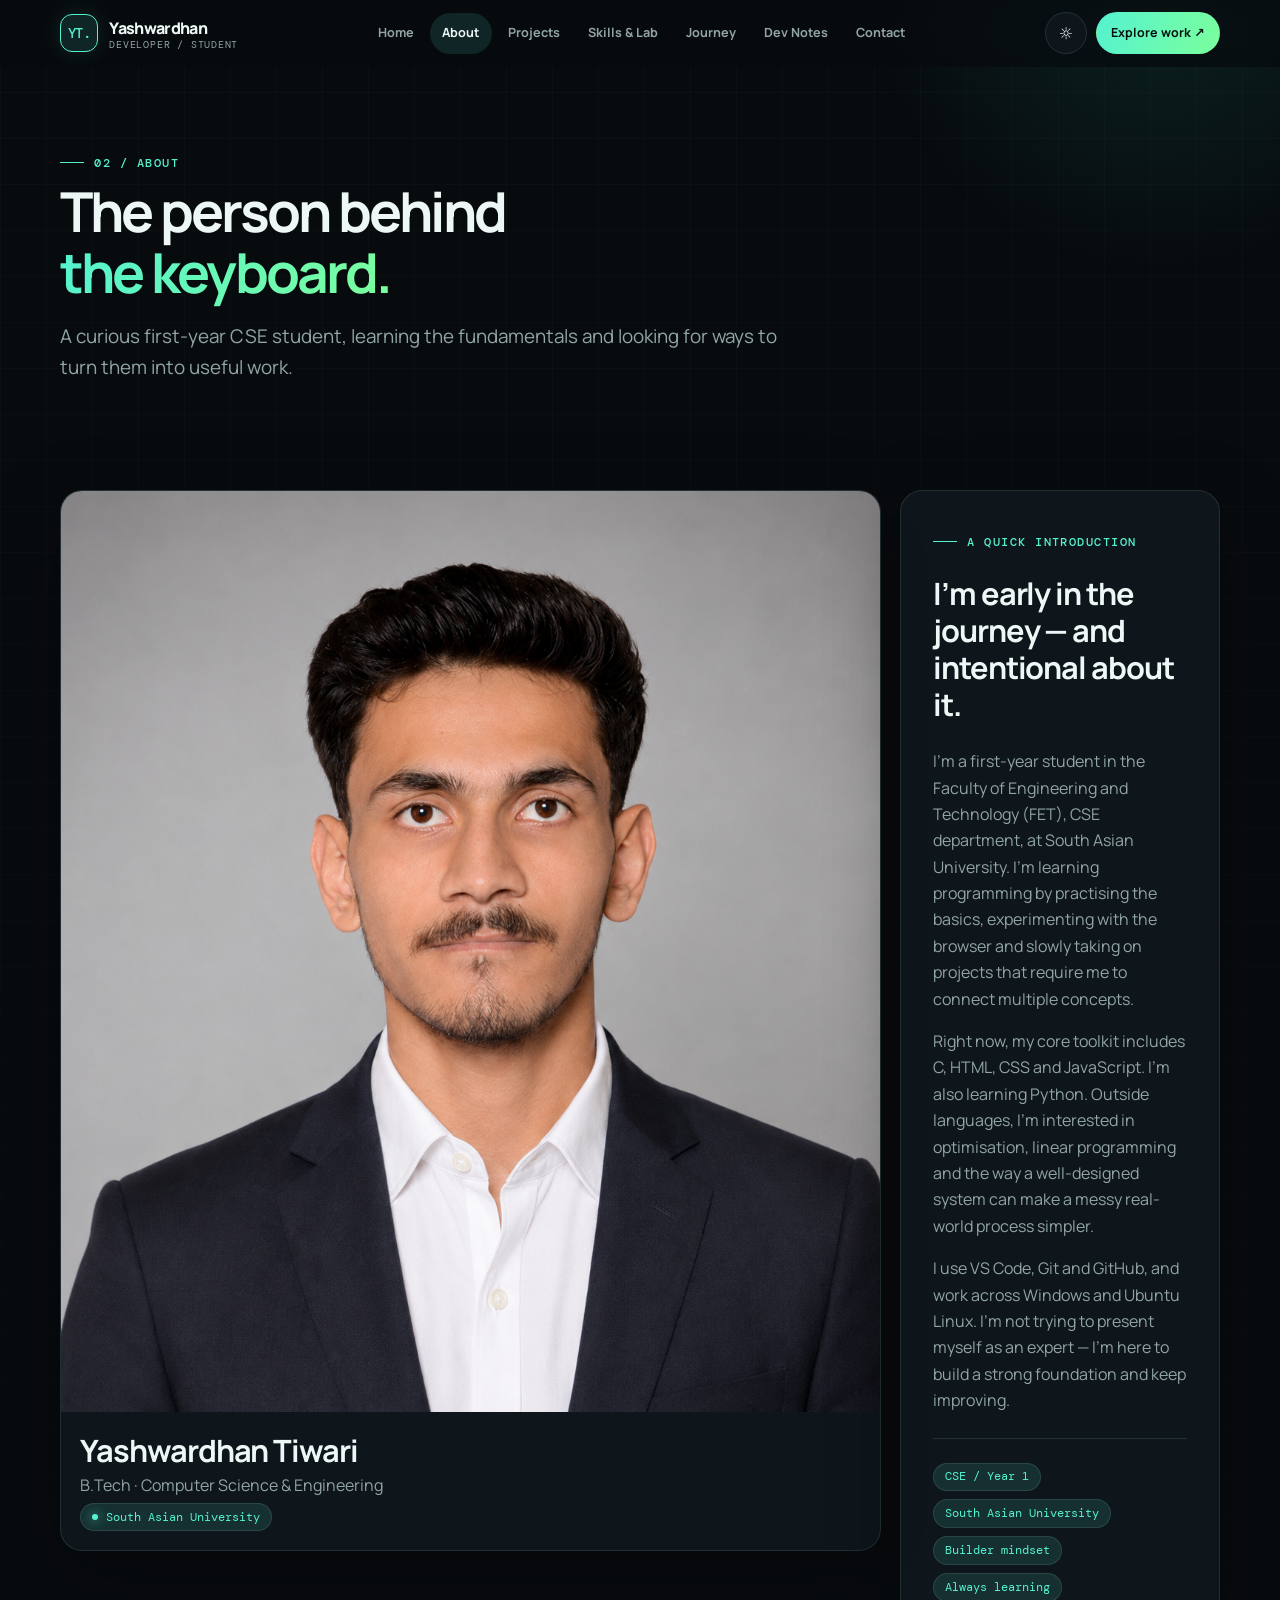
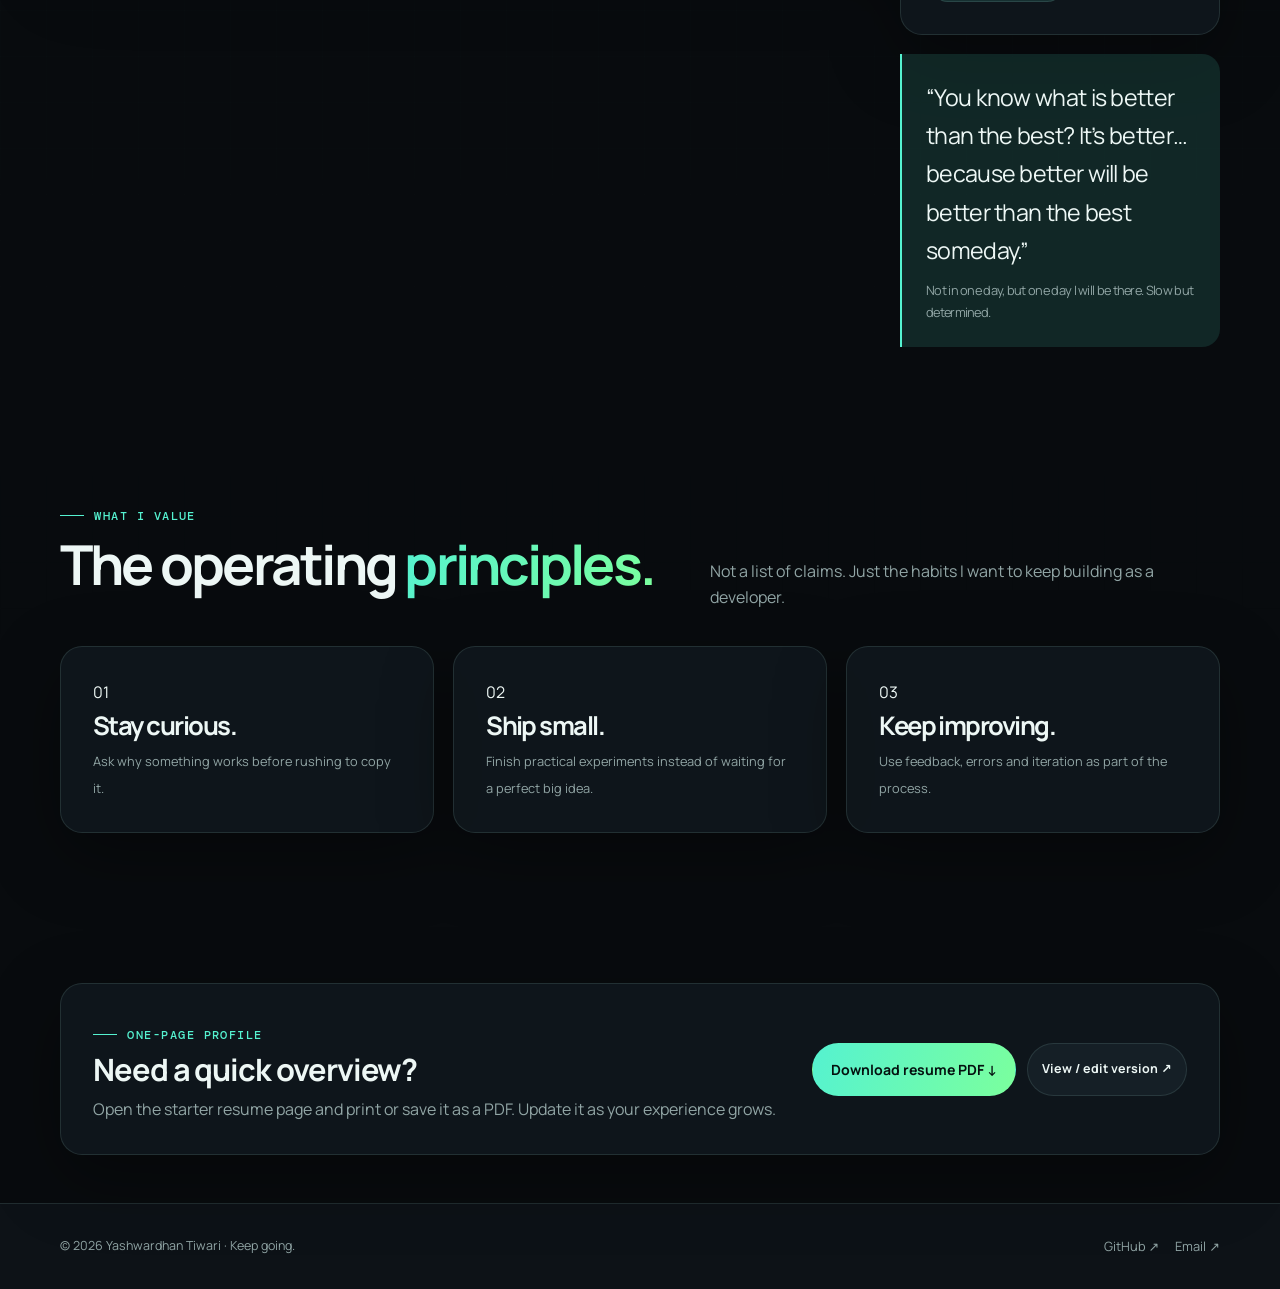
==== about.html @ 5b26bd88 "Add files via upload" ====
<!DOCTYPE html><html lang="en" data-theme="dark"><head><meta charset="UTF-8"><meta name="viewport" content="width=device-width, initial-scale=1.0"><meta name="description" content="About Yashwardhan Tiwari — student developer, interests and working philosophy."><title>About — Yashwardhan Tiwari</title><link rel="stylesheet" href="./css/global.css"><link rel="stylesheet" href="./css/pages.css"></head><body id="top" class="route-enter">
<div data-scroll-progress style="position:fixed;z-index:99;top:0;left:0;width:100%;height:2px;background:linear-gradient(90deg,var(--accent),var(--accent-2));transform:scaleX(0);transform-origin:left"></div>
<header class="site-header"><div class="container nav-wrap"><a class="brand" href="index.html"><span class="brand-mark">YT.</span><span>Yashwardhan<small>DEVELOPER / STUDENT</small></span></a><nav class="nav-links" data-nav aria-label="Primary navigation"><a href="index.html">Home</a><a href="about.html">About</a><a href="projects.html">Projects</a><a href="skills.html">Skills & Lab</a><a href="experience.html">Journey</a><a href="blog.html">Dev Notes</a><a href="contact.html">Contact</a></nav><div class="nav-actions"><button class="icon-btn" data-theme-toggle type="button" aria-label="Switch theme">☼</button><a class="btn btn-small btn-primary" href="projects.html">Explore work ↗</a><button class="icon-btn menu-toggle" data-menu-toggle type="button" aria-label="Open menu" aria-expanded="false">☰</button></div></div><nav class="mobile-drawer" data-mobile-drawer data-nav aria-label="Mobile navigation"><a href="index.html">Home</a><a href="about.html">About</a><a href="projects.html">Projects</a><a href="skills.html">Skills & Lab</a><a href="experience.html">Journey</a><a href="blog.html">Dev Notes</a><a href="contact.html">Contact</a></nav></header>
<main><section class="page-hero"><div class="container"><div class="eyebrow">02 / About</div><h1 class="heading-xl">The person behind<br><span class="gradient-text">the keyboard.</span></h1><p class="lead">A curious first-year CSE student, learning the fundamentals and looking for ways to turn them into useful work.</p></div></section>
<section class="section-sm"><div class="container page-grid"><aside class="card profile-card reveal"><img src="./assets/images/yashwardhan-headshot.png" alt="Yashwardhan Tiwari professional portrait"><div class="profile-caption"><h2 class="heading-lg" style="margin:0">Yashwardhan Tiwari</h2><p class="muted" style="margin:.2rem 0">B.Tech · Computer Science & Engineering</p><span class="tag"><span class="tag-dot"></span> South Asian University</span></div></aside><div class="reveal"><div class="card card-pad"><div class="eyebrow">A quick introduction</div><h2 class="heading-lg">I’m early in the journey — and intentional about it.</h2><p class="muted">I’m a first-year student in the Faculty of Engineering and Technology (FET), CSE department, at South Asian University. I’m learning programming by practising the basics, experimenting with the browser and slowly taking on projects that require me to connect multiple concepts.</p><p class="muted">Right now, my core toolkit includes C, HTML, CSS and JavaScript. I’m also learning Python. Outside languages, I’m interested in optimisation, linear programming and the way a well-designed system can make a messy real-world process simpler.</p><p class="muted">I use VS Code, Git and GitHub, and work across Windows and Ubuntu Linux. I’m not trying to present myself as an expert — I’m here to build a strong foundation and keep improving.</p><div class="divider"></div><div class="pill-row"><span class="tag">CSE / Year 1</span><span class="tag">South Asian University</span><span class="tag">Builder mindset</span><span class="tag">Always learning</span></div></div>
<div class="quote-card reveal" style="margin-top:1.2rem">“You know what is better than the best? It’s better… because better will be better than the best someday.”<div class="muted" style="font-size:.8rem;margin-top:.7rem">Not in one day, but one day I will be there. Slow but determined.</div></div></div></div></section>
<section class="section"><div class="container"><div class="section-head reveal"><div><div class="eyebrow">What I value</div><h2 class="heading-xl">The operating <span class="gradient-text">principles.</span></h2></div><p>Not a list of claims. Just the habits I want to keep building as a developer.</p></div><div class="grid grid-3"><article class="card card-pad fact-card reveal" data-tilt><div class="bento-icon">01</div><strong>Stay curious.</strong><span>Ask why something works before rushing to copy it.</span></article><article class="card card-pad fact-card reveal" data-tilt><div class="bento-icon">02</div><strong>Ship small.</strong><span>Finish practical experiments instead of waiting for a perfect big idea.</span></article><article class="card card-pad fact-card reveal" data-tilt><div class="bento-icon">03</div><strong>Keep improving.</strong><span>Use feedback, errors and iteration as part of the process.</span></article></div></div></section>
<section class="section-sm"><div class="container"><div class="card card-pad reveal" style="display:flex;align-items:center;justify-content:space-between;gap:1.5rem;flex-wrap:wrap"><div><div class="eyebrow">One-page profile</div><h2 class="heading-lg" style="margin:.5rem 0">Need a quick overview?</h2><p class="muted" style="margin:0">Open the starter resume page and print or save it as a PDF. Update it as your experience grows.</p></div><div style="display:flex;gap:.65rem;flex-wrap:wrap"><a class="btn btn-primary" href="./assets/resume.pdf" download="Yashwardhan-Tiwari-Resume.pdf">Download resume PDF ↓</a><a class="btn btn-small" href="./assets/resume.html" target="_blank" rel="noopener">View / edit version ↗</a></div></div></div></section></main>
<footer class="site-footer"><div class="container footer-inner"><div class="footer-meta">© <span data-year></span> Yashwardhan Tiwari · Keep going.</div><div class="footer-links"><a href="https://github.com/Yashwardhan-Tiwari" target="_blank" rel="noopener">GitHub ↗</a><a href="mailto:yashwardhan1907@gmail.com">Email ↗</a></div></div></footer><script src="./js/data.js"></script><script src="./js/main.js"></script><script src="./js/interactions.js"></script></body></html>
---- css/global.css ----
/* Yashwardhan Tiwari — shared design system */
@import url('https://fonts.googleapis.com/css2?family=DM+Mono:wght@400;500&family=Manrope:wght@400;500;600;700;800&display=swap');

:root {
  color-scheme: dark;
  --bg: #080b0e;
  --bg-soft: #0d1217;
  --panel: rgba(17, 25, 31, .78);
  --panel-solid: #11191f;
  --panel-2: #151f26;
  --text: #edf7f5;
  --muted: #91a5a5;
  --muted-2: #637679;
  --line: rgba(170, 220, 216, .13);
  --accent: #55f2d0;
  --accent-2: #7bff9d;
  --accent-dim: rgba(85, 242, 208, .12);
  --warn: #ffc879;
  --danger: #ff7d86;
  --shadow: 0 22px 70px rgba(0,0,0,.34);
  --radius: 22px;
  --radius-sm: 14px;
  --max: 1160px;
  --space: clamp(1rem, 2vw, 1.5rem);
  --font: 'Manrope', Inter, ui-sans-serif, system-ui, -apple-system, BlinkMacSystemFont, 'Segoe UI', sans-serif;
  --mono: 'DM Mono', 'SFMono-Regular', Consolas, monospace;
}
:root[data-theme="light"] {
  color-scheme: light;
  --bg: #f2f7f5;
  --bg-soft: #eaf2ef;
  --panel: rgba(255,255,255,.84);
  --panel-solid: #ffffff;
  --panel-2: #edf5f1;
  --text: #11211f;
  --muted: #55706a;
  --muted-2: #718781;
  --line: rgba(26, 72, 62, .14);
  --accent: #007e6c;
  --accent-2: #16a34a;
  --accent-dim: rgba(0,126,108,.10);
  --warn: #a55f08;
  --danger: #c52b40;
  --shadow: 0 22px 70px rgba(26, 58, 49, .12);
}
* { box-sizing: border-box; }
html { scroll-behavior: smooth; scroll-padding-top: 100px; }
body {
  margin: 0; min-width: 320px; background: var(--bg); color: var(--text);
  font-family: var(--font); line-height: 1.65; overflow-x: hidden;
  transition: background .3s ease, color .3s ease;
}
body::before {
  content: ''; position: fixed; inset: 0; z-index: -2; pointer-events: none;
  background-image: linear-gradient(rgba(117, 171, 164, .035) 1px, transparent 1px), linear-gradient(90deg, rgba(117, 171, 164, .035) 1px, transparent 1px);
  background-size: 46px 46px; mask-image: linear-gradient(to bottom, black, transparent 82%);
}
body::after {
  content: ''; position: fixed; width: 620px; height: 620px; top: -330px; right: -190px; z-index: -1;
  background: radial-gradient(circle, rgba(34, 205, 167, .12), transparent 68%); pointer-events: none;
}
a { color: inherit; text-decoration: none; }
button, input, textarea, select { font: inherit; }
button, a { -webkit-tap-highlight-color: transparent; }
img { display: block; max-width: 100%; }
::selection { color: #03100e; background: var(--accent); }
.container { width: min(var(--max), calc(100% - 44px)); margin-inline: auto; }
.section { padding: clamp(4rem, 8vw, 7rem) 0; }
.section-sm { padding: 3rem 0; }
.eyebrow { display: inline-flex; align-items: center; gap: .65rem; color: var(--accent); font: 500 .76rem var(--mono); letter-spacing: .12em; text-transform: uppercase; }
.eyebrow::before { content: ''; width: 24px; height: 1px; background: currentColor; }
.display { font-size: clamp(2.65rem, 6.3vw, 5.8rem); line-height: 1.02; letter-spacing: -.065em; font-weight: 800; margin: 1rem 0; }
.heading-xl { font-size: clamp(2.15rem, 4.3vw, 4rem); line-height: 1.1; letter-spacing: -.05em; margin: .65rem 0 1rem; }
.heading-lg { font-size: clamp(1.55rem, 2.4vw, 2.25rem); line-height: 1.2; letter-spacing: -.035em; }
.lead { max-width: 680px; color: var(--muted); font-size: clamp(1rem, 1.5vw, 1.18rem); }
.muted { color: var(--muted); }
.mono { font-family: var(--mono); }
.accent { color: var(--accent); }
.gradient-text { color: transparent; background: linear-gradient(110deg, var(--accent), var(--accent-2)); background-clip: text; -webkit-background-clip: text; }
.section-head { display: flex; align-items: end; justify-content: space-between; gap: 2rem; margin-bottom: 2.2rem; }
.section-head p { max-width: 510px; margin: 0; color: var(--muted); }
.tag { display: inline-flex; align-items: center; gap: .45rem; border: 1px solid var(--line); background: var(--accent-dim); color: var(--accent); border-radius: 999px; padding: .35rem .7rem; font: .72rem var(--mono); white-space: nowrap; }
.tag-dot { width: 6px; height: 6px; border-radius: 50%; background: var(--accent); box-shadow: 0 0 12px var(--accent); }
.card { position: relative; border: 1px solid var(--line); background: var(--panel); backdrop-filter: blur(16px); border-radius: var(--radius); box-shadow: var(--shadow); }
.card-pad { padding: clamp(1.2rem, 2.5vw, 2rem); }
.grid { display: grid; gap: 1.2rem; }
.grid-2 { grid-template-columns: repeat(2, minmax(0, 1fr)); }
.grid-3 { grid-template-columns: repeat(3, minmax(0, 1fr)); }
.grid-4 { grid-template-columns: repeat(4, minmax(0, 1fr)); }
.btn {
  display: inline-flex; align-items: center; justify-content: center; gap: .65rem; cursor: pointer;
  border: 1px solid var(--line); border-radius: 999px; padding: .88rem 1.15rem; color: var(--text);
  background: var(--panel-2); font-weight: 700; font-size: .88rem; transition: transform .22s, border-color .22s, background .22s, box-shadow .22s;
}
.btn:hover { transform: translateY(-3px); border-color: var(--accent); box-shadow: 0 10px 30px var(--accent-dim); }
.btn-primary { color: #04110f; border-color: transparent; background: linear-gradient(110deg, var(--accent), var(--accent-2)); }
.btn-primary:hover { color: #04110f; box-shadow: 0 12px 35px rgba(85,242,208,.2); }
.btn-quiet { background: transparent; }
.btn-small { padding: .62rem .9rem; font-size: .78rem; }
.icon-btn { display: inline-grid; place-items: center; width: 42px; height: 42px; border: 1px solid var(--line); border-radius: 50%; background: var(--panel); color: var(--text); cursor: pointer; transition: .2s; }
.icon-btn:hover { color: var(--accent); border-color: var(--accent); transform: translateY(-2px); }
.inline-link { color: var(--accent); font-weight: 700; border-bottom: 1px solid transparent; }
.inline-link:hover { border-color: currentColor; }
.pill-row { display: flex; flex-wrap: wrap; gap: .55rem; }

/* Header and responsive navigation */
.site-header { position: sticky; top: 0; z-index: 50; padding: 12px 0; background: color-mix(in srgb, var(--bg) 80%, transparent); backdrop-filter: blur(18px); border-bottom: 1px solid transparent; transition: border-color .25s; }
.site-header.scrolled { border-color: var(--line); }
.nav-wrap { display: flex; align-items: center; justify-content: space-between; gap: 1.25rem; }
.brand { display: flex; align-items: center; gap: .7rem; font-weight: 800; letter-spacing: -.04em; }
.brand-mark { display: grid; place-items: center; width: 38px; height: 38px; border: 1px solid var(--accent); color: var(--accent); border-radius: 12px; background: var(--accent-dim); font: 500 .9rem var(--mono); box-shadow: 0 0 22px var(--accent-dim); }
.brand small { display: block; font: .62rem var(--mono); color: var(--muted); letter-spacing: .08em; margin-top: -3px; }
.nav-links { display: flex; align-items: center; gap: .2rem; }
.nav-links a { padding: .62rem .78rem; color: var(--muted); font-size: .79rem; font-weight: 700; border-radius: 999px; transition: .2s; }
.nav-links a:hover, .nav-links a.active { color: var(--text); background: var(--accent-dim); }
.nav-actions { display: flex; gap: .55rem; align-items: center; }
.menu-toggle { display: none; }
.mobile-drawer { display: none; }

/* Footer */
.site-footer { border-top: 1px solid var(--line); padding: 2rem 0; background: var(--bg-soft); }
.footer-inner { display: flex; align-items: center; justify-content: space-between; gap: 1rem; flex-wrap: wrap; }
.footer-meta { color: var(--muted); font-size: .78rem; }
.footer-links { display: flex; align-items: center; gap: 1rem; color: var(--muted); font-size: .8rem; }
.footer-links a:hover { color: var(--accent); }

/* Reveal and transitions */
.reveal { opacity: 0; transform: translateY(22px); transition: opacity .7s ease, transform .7s cubic-bezier(.2,.7,.2,1); }
.reveal.visible { opacity: 1; transform: translateY(0); }
.route-enter { animation: routeEnter .42s ease both; }
.route-out { opacity: .35; transform: translateY(6px); transition: opacity .16s, transform .16s; }
@keyframes routeEnter { from { opacity: 0; transform: translateY(8px); } to { opacity: 1; transform: translateY(0); } }
@keyframes pulse { 50% { opacity: .35; transform: scale(.85); } }
@keyframes float { 0%,100% { transform: translateY(0); } 50% { transform: translateY(-9px); } }
@keyframes blink { 50% { opacity: 0; } }

/* Shared utilities */
.divider { height: 1px; background: var(--line); margin: 1.5rem 0; }
.stat-number { font-size: clamp(1.7rem, 3vw, 2.5rem); font-weight: 800; letter-spacing: -.06em; }
.stat-label { font: .7rem var(--mono); color: var(--muted); text-transform: uppercase; letter-spacing: .08em; }
.status-live { display: inline-flex; align-items: center; gap: .5rem; color: var(--muted); font: .72rem var(--mono); }
.status-live::before { content: ''; width: 7px; height: 7px; border-radius: 50%; background: var(--accent-2); box-shadow: 0 0 12px var(--accent-2); animation: pulse 1.8s infinite; }
.code-box { border: 1px solid var(--line); background: #07100f; color: #b7d8d2; border-radius: 16px; padding: 1rem 1.2rem; font: .77rem/1.8 var(--mono); overflow: auto; }
:root[data-theme="light"] .code-box { background: #10201e; color: #c8e9e1; }
.code-green { color: #78f1b4; }
.code-blue { color: #80d9f7; }
.code-orange { color: #ffc879; }
.empty-state { padding: 2rem; text-align: center; color: var(--muted); border: 1px dashed var(--line); border-radius: var(--radius); }

@media (max-width: 900px) {
  .nav-links { display: none; }
  .menu-toggle { display: inline-grid; }
  .mobile-drawer { display: block; position: fixed; inset: 72px 16px auto; z-index: 60; padding: .8rem; background: var(--panel-solid); border: 1px solid var(--line); border-radius: 18px; box-shadow: var(--shadow); opacity: 0; visibility: hidden; transform: translateY(-8px); transition: .2s; }
  .mobile-drawer.open { opacity: 1; visibility: visible; transform: translateY(0); }
  .mobile-drawer a { display: flex; padding: .85rem 1rem; border-radius: 12px; color: var(--muted); font-weight: 700; }
  .mobile-drawer a.active, .mobile-drawer a:hover { background: var(--accent-dim); color: var(--text); }
  .grid-4 { grid-template-columns: repeat(2, minmax(0, 1fr)); }
}
@media (max-width: 680px) {
  .container { width: min(100% - 30px, var(--max)); }
  .section { padding: 3.5rem 0; }
  .section-head { display: block; }
  .section-head p { margin-top: .7rem; }
  .grid-2, .grid-3, .grid-4 { grid-template-columns: 1fr; }
  .hide-mobile { display: none !important; }
  .nav-actions .btn { display: none; }
  .footer-inner { align-items: flex-start; flex-direction: column; }
  .footer-links { flex-wrap: wrap; }
}
@media (prefers-reduced-motion: reduce) {
  *, *::before, *::after { scroll-behavior: auto !important; animation-duration: .01ms !important; animation-iteration-count: 1 !important; transition-duration: .01ms !important; }
  .reveal { opacity: 1; transform: none; }
}
---- css/pages.css ----
/* Inner page components */
.page-hero { padding: clamp(3rem, 6vw, 5.5rem) 0 2.5rem; }
.page-hero .lead { max-width: 720px; }
.page-grid { display: grid; grid-template-columns: minmax(0, 1fr) 320px; gap: 1.2rem; align-items: start; }
.profile-card { position: sticky; top: 105px; overflow: hidden; }
.profile-card img { width: 100%; aspect-ratio: 4/4.5; object-fit: cover; object-position: center 20%; }
.profile-card .profile-caption { padding: 1.2rem; }
.project-toolbar { display: flex; align-items: center; justify-content: space-between; gap: 1rem; flex-wrap: wrap; margin-bottom: 1.5rem; }
.filter-row { display: flex; flex-wrap: wrap; gap: .5rem; }
.filter-btn { border: 1px solid var(--line); color: var(--muted); background: transparent; border-radius: 999px; padding: .6rem .9rem; cursor: pointer; font: .76rem var(--mono); transition: .2s; }
.filter-btn:hover, .filter-btn.active { color: var(--text); border-color: var(--accent); background: var(--accent-dim); }
.project-card { min-height: 330px; display: flex; flex-direction: column; padding: 1.35rem; overflow: hidden; cursor: pointer; transition: transform .25s, border-color .25s; }
.project-card:hover { border-color: rgba(85,242,208,.4); }
.project-card-top { display: flex; align-items: center; justify-content: space-between; gap: 1rem; }
.project-symbol { display: grid; place-items: center; width: 52px; height: 52px; border-radius: 16px; background: var(--accent-dim); color: var(--accent); font: 1.1rem var(--mono); border: 1px solid var(--line); }
.project-card h3 { font-size: 1.4rem; letter-spacing: -.04em; margin: 1.2rem 0 .45rem; }
.project-card p { color: var(--muted); font-size: .88rem; margin: 0 0 1.3rem; }
.project-card-bottom { display: flex; justify-content: space-between; align-items: center; gap: .7rem; margin-top: auto; padding-top: 1rem; border-top: 1px solid var(--line); }
.project-arrow { color: var(--accent); font-size: 1.2rem; }
.modal-backdrop { position: fixed; inset: 0; z-index: 100; display: grid; place-items: center; padding: 1rem; background: rgba(2,7,8,.72); backdrop-filter: blur(10px); opacity: 0; visibility: hidden; transition: .2s; }
.modal-backdrop.open { opacity: 1; visibility: visible; }
.modal { width: min(720px, 100%); max-height: min(86vh, 820px); overflow: auto; border: 1px solid var(--line); border-radius: 24px; background: var(--panel-solid); box-shadow: 0 30px 100px rgba(0,0,0,.5); transform: translateY(12px) scale(.98); transition: .25s; }
.modal-backdrop.open .modal { transform: translateY(0) scale(1); }
.modal-head { display: flex; justify-content: space-between; align-items: flex-start; gap: 1rem; padding: 1.5rem; border-bottom: 1px solid var(--line); }
.modal-body { padding: 1.5rem; }.modal-body h4{margin:1.5rem 0 .5rem}.modal-body h4:first-child{margin-top:0}.modal-body p,.modal-body li{color:var(--muted);font-size:.9rem}.modal-body ul{padding-left:1.2rem}.modal-actions{display:flex;flex-wrap:wrap;gap:.6rem;margin-top:1.4rem}
.skill-group { margin-bottom: 2.3rem; }.skill-row { display: grid; grid-template-columns: 155px 1fr 115px; align-items: center; gap: 1rem; padding: .9rem 0; border-bottom: 1px solid var(--line); }
.skill-name { font-weight: 700; font-size: .88rem; }.skill-level { font: .7rem var(--mono); color: var(--muted); text-align: right; }
.skill-track { height: 7px; overflow: hidden; border-radius: 99px; background: var(--panel-2); }.skill-fill { display: block; height: 100%; width: var(--level); border-radius: inherit; background: linear-gradient(90deg, var(--accent), var(--accent-2)); box-shadow: 0 0 16px var(--accent-dim); transform-origin: left; animation: fillIn 1.2s cubic-bezier(.2,.7,.2,1) both; }
@keyframes fillIn { from { transform: scaleX(0); } to { transform: scaleX(1); } }
.skill-filter { display:flex;gap:.5rem;flex-wrap:wrap;margin-bottom:1.2rem; }
.timeline { position: relative; padding-left: 1.5rem; }.timeline::before { content:''; position:absolute; left:5px; top:8px; bottom:8px; width:1px; background:var(--line); }
.timeline-item { position:relative; padding:0 0 2rem 1.4rem; }.timeline-item::before { content:''; position:absolute; left:-1.5rem; top:7px; width:10px;height:10px;border:2px solid var(--accent);border-radius:50%;background:var(--bg);box-shadow:0 0 14px var(--accent-dim); }
.timeline-date { color:var(--accent);font: .72rem var(--mono); }.timeline-item h3{margin:.25rem 0;font-size:1.05rem}.timeline-item p{margin:.2rem 0;color:var(--muted);font-size:.88rem}
.quote-card { border-left: 2px solid var(--accent); background: var(--accent-dim); padding: 1.5rem; border-radius: 0 18px 18px 0; font-size: clamp(1.1rem, 2vw, 1.45rem); letter-spacing: -.03em; }
.fact-card { min-height: 150px; }.fact-card strong { display:block; font-size:1.6rem; letter-spacing:-.06em; }.fact-card span{color:var(--muted);font-size:.8rem}
.lab-panel { padding:1.3rem; }.lab-display { font: 1.8rem var(--mono); color:var(--accent); letter-spacing:.06em; padding:1rem; border-radius:14px;background:#07100f;text-align:center;margin:1rem 0; overflow-wrap:anywhere; }
.form-grid { display:grid;grid-template-columns:1fr 1fr;gap:1rem }.field { display:flex;flex-direction:column;gap:.4rem }.field.full{grid-column:1/-1}.field label{font-size:.8rem;font-weight:700}.field input,.field textarea,.field select{width:100%;border:1px solid var(--line);background:var(--bg-soft);color:var(--text);border-radius:12px;padding:.85rem 1rem;outline:none;transition:.2s}.field input:focus,.field textarea:focus,.field select:focus{border-color:var(--accent);box-shadow:0 0 0 3px var(--accent-dim)}.field textarea{min-height:145px;resize:vertical}.field-error{min-height:1rem;color:var(--danger);font: .7rem var(--mono)}.field.invalid input,.field.invalid textarea{border-color:var(--danger)}
.form-notice { padding:.9rem 1rem;border-radius:12px;font-size:.82rem;display:none }.form-notice.show{display:block}.form-notice.success{background:rgba(40,190,130,.12);color:var(--accent-2);border:1px solid rgba(40,190,130,.25)}.form-notice.info{background:var(--accent-dim);color:var(--accent);border:1px solid var(--line)}
.copy-row { display:flex;align-items:center;justify-content:space-between;gap:1rem;padding:.9rem 0;border-bottom:1px solid var(--line) }.copy-row:last-child{border-bottom:0}.copy-label{font: .7rem var(--mono);color:var(--muted)}.copy-value{font-size:.88rem;font-weight:700;overflow-wrap:anywhere}
.faq-item { border-bottom:1px solid var(--line); }.faq-question{display:flex;justify-content:space-between;gap:1rem;width:100%;padding:1rem 0;text-align:left;border:0;background:none;color:var(--text);cursor:pointer;font-weight:700}.faq-answer{display:grid;grid-template-rows:0fr;transition:grid-template-rows .25s}.faq-answer>div{overflow:hidden;color:var(--muted);font-size:.86rem}.faq-item.open .faq-answer{grid-template-rows:1fr}.faq-answer p{margin:0;padding:0 0 1rem}
.article-card { padding:1.3rem;cursor:pointer;transition:.25s }.article-card:hover{transform:translateY(-4px);border-color:var(--accent)}.article-meta{display:flex;gap:.7rem;color:var(--muted);font: .7rem var(--mono)}.article-drawer{position:fixed;inset:0 0 0 auto;z-index:110;width:min(620px,100%);background:var(--panel-solid);border-left:1px solid var(--line);box-shadow:var(--shadow);padding:2rem;overflow:auto;transform:translateX(102%);transition:transform .3s}.article-drawer.open{transform:translateX(0)}.drawer-close{position:sticky;top:0;margin-left:auto;display:grid}
.sort-bars { min-height:170px;display:flex;align-items:flex-end;justify-content:center;gap:5px;padding:1rem;background:#07100f;border-radius:14px;overflow:hidden }.sort-bar{flex:1;max-width:34px;min-width:5px;border-radius:5px 5px 0 0;background:linear-gradient(180deg,#55f2d0,#1b8c77);transition:height .18s,background .18s}.sort-bar.active{background:linear-gradient(180deg,#ffc879,#e8843c)}.sort-bar.done{background:linear-gradient(180deg,#7bff9d,#1caa65)}
@media(max-width:900px){.page-grid{grid-template-columns:1fr}.profile-card{position:relative;top:auto;max-width:390px}.grid-3{grid-template-columns:repeat(2,minmax(0,1fr))}}
@media(max-width:680px){.grid-3{grid-template-columns:1fr}.skill-row{grid-template-columns:105px 1fr}.skill-level{grid-column:2;text-align:left}.form-grid{grid-template-columns:1fr}.field.full{grid-column:auto}.copy-row{align-items:flex-start;flex-direction:column}.article-drawer{padding:1.2rem}}
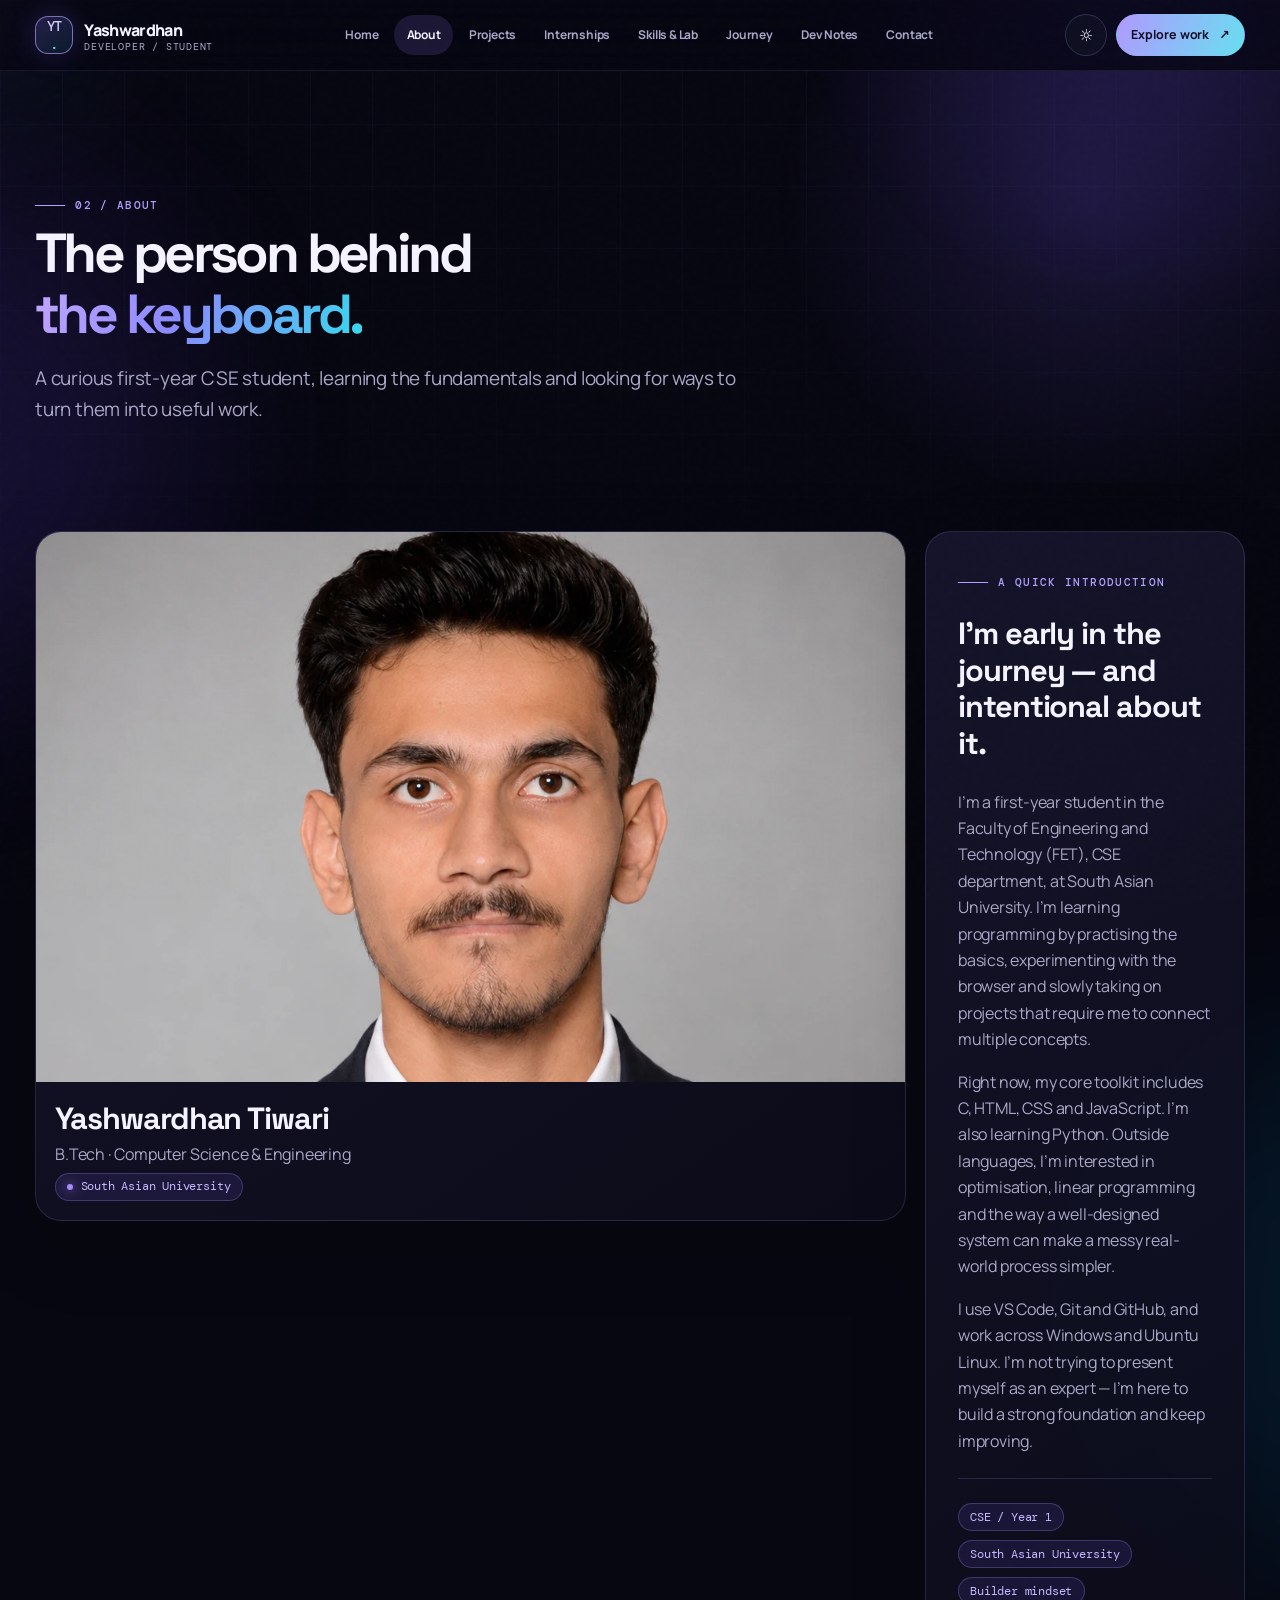
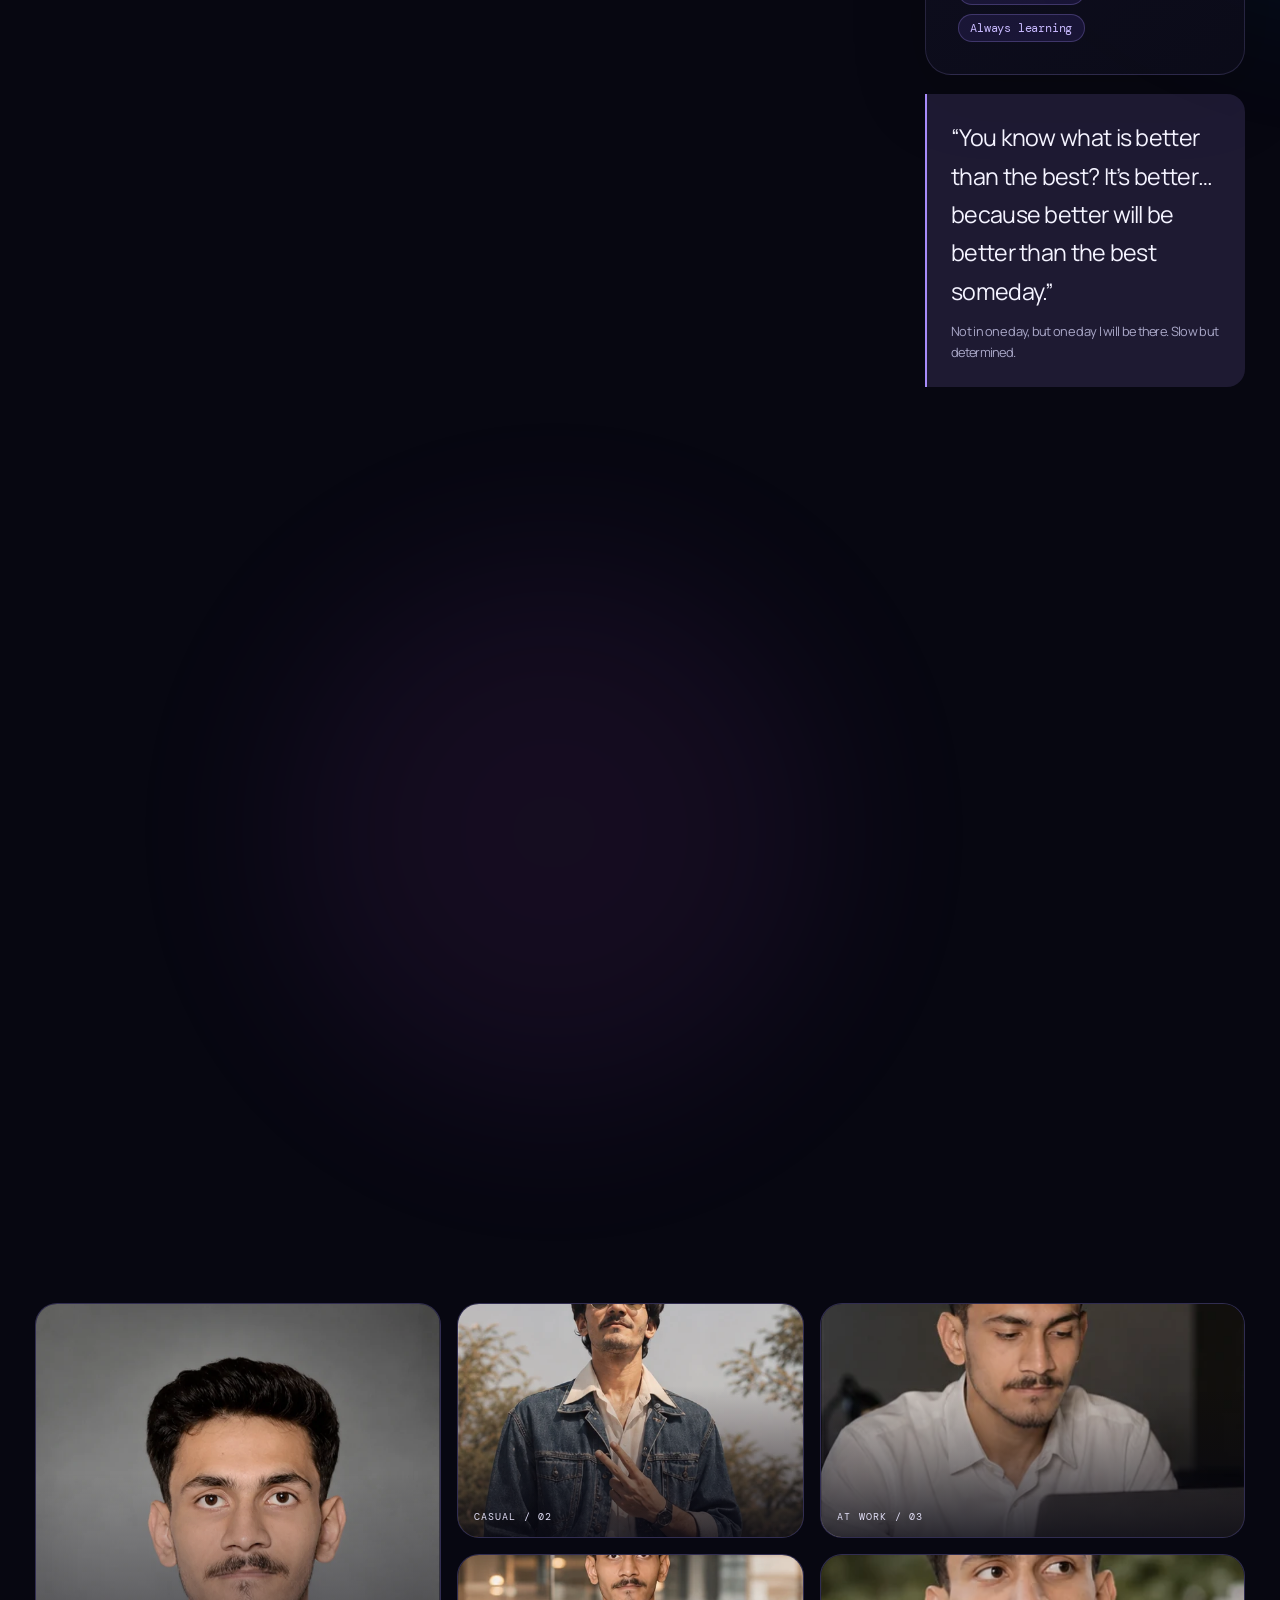
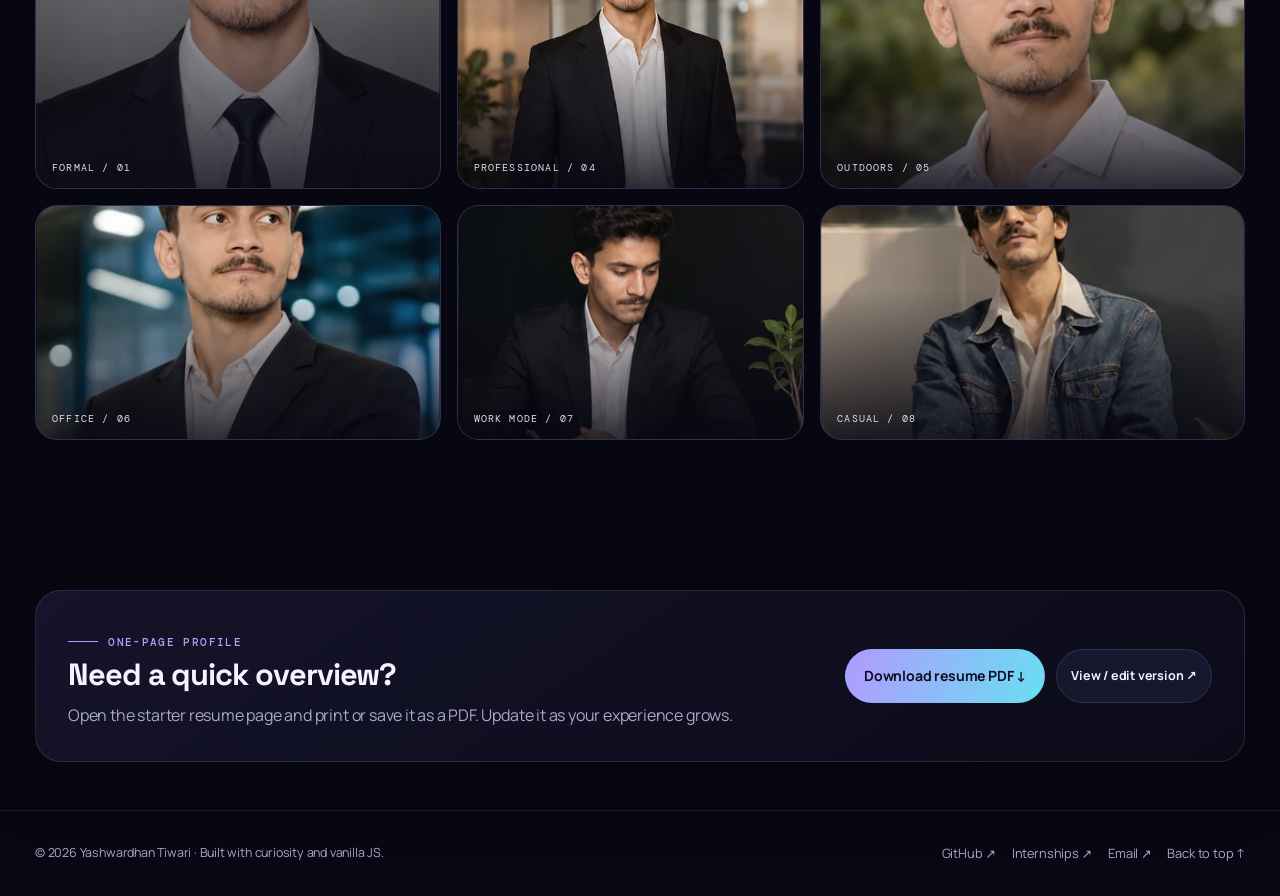
==== commit 7440a2d3: "Add files via upload" ====
--- a/about.html
+++ b/about.html
@@ -1,9 +1 @@
-<!DOCTYPE html><html lang="en" data-theme="dark"><head><meta charset="UTF-8"><meta name="viewport" content="width=device-width, initial-scale=1.0"><meta name="description" content="About Yashwardhan Tiwari — student developer, interests and working philosophy."><title>About — Yashwardhan Tiwari</title><link rel="stylesheet" href="./css/global.css"><link rel="stylesheet" href="./css/pages.css"></head><body id="top" class="route-enter">
-<div data-scroll-progress style="position:fixed;z-index:99;top:0;left:0;width:100%;height:2px;background:linear-gradient(90deg,var(--accent),var(--accent-2));transform:scaleX(0);transform-origin:left"></div>
-<header class="site-header"><div class="container nav-wrap"><a class="brand" href="index.html"><span class="brand-mark">YT.</span><span>Yashwardhan<small>DEVELOPER / STUDENT</small></span></a><nav class="nav-links" data-nav aria-label="Primary navigation"><a href="index.html">Home</a><a href="about.html">About</a><a href="projects.html">Projects</a><a href="skills.html">Skills & Lab</a><a href="experience.html">Journey</a><a href="blog.html">Dev Notes</a><a href="contact.html">Contact</a></nav><div class="nav-actions"><button class="icon-btn" data-theme-toggle type="button" aria-label="Switch theme">☼</button><a class="btn btn-small btn-primary" href="projects.html">Explore work ↗</a><button class="icon-btn menu-toggle" data-menu-toggle type="button" aria-label="Open menu" aria-expanded="false">☰</button></div></div><nav class="mobile-drawer" data-mobile-drawer data-nav aria-label="Mobile navigation"><a href="index.html">Home</a><a href="about.html">About</a><a href="projects.html">Projects</a><a href="skills.html">Skills & Lab</a><a href="experience.html">Journey</a><a href="blog.html">Dev Notes</a><a href="contact.html">Contact</a></nav></header>
-<main><section class="page-hero"><div class="container"><div class="eyebrow">02 / About</div><h1 class="heading-xl">The person behind<br><span class="gradient-text">the keyboard.</span></h1><p class="lead">A curious first-year CSE student, learning the fundamentals and looking for ways to turn them into useful work.</p></div></section>
-<section class="section-sm"><div class="container page-grid"><aside class="card profile-card reveal"><img src="./assets/images/yashwardhan-headshot.png" alt="Yashwardhan Tiwari professional portrait"><div class="profile-caption"><h2 class="heading-lg" style="margin:0">Yashwardhan Tiwari</h2><p class="muted" style="margin:.2rem 0">B.Tech · Computer Science & Engineering</p><span class="tag"><span class="tag-dot"></span> South Asian University</span></div></aside><div class="reveal"><div class="card card-pad"><div class="eyebrow">A quick introduction</div><h2 class="heading-lg">I’m early in the journey — and intentional about it.</h2><p class="muted">I’m a first-year student in the Faculty of Engineering and Technology (FET), CSE department, at South Asian University. I’m learning programming by practising the basics, experimenting with the browser and slowly taking on projects that require me to connect multiple concepts.</p><p class="muted">Right now, my core toolkit includes C, HTML, CSS and JavaScript. I’m also learning Python. Outside languages, I’m interested in optimisation, linear programming and the way a well-designed system can make a messy real-world process simpler.</p><p class="muted">I use VS Code, Git and GitHub, and work across Windows and Ubuntu Linux. I’m not trying to present myself as an expert — I’m here to build a strong foundation and keep improving.</p><div class="divider"></div><div class="pill-row"><span class="tag">CSE / Year 1</span><span class="tag">South Asian University</span><span class="tag">Builder mindset</span><span class="tag">Always learning</span></div></div>
-<div class="quote-card reveal" style="margin-top:1.2rem">“You know what is better than the best? It’s better… because better will be better than the best someday.”<div class="muted" style="font-size:.8rem;margin-top:.7rem">Not in one day, but one day I will be there. Slow but determined.</div></div></div></div></section>
-<section class="section"><div class="container"><div class="section-head reveal"><div><div class="eyebrow">What I value</div><h2 class="heading-xl">The operating <span class="gradient-text">principles.</span></h2></div><p>Not a list of claims. Just the habits I want to keep building as a developer.</p></div><div class="grid grid-3"><article class="card card-pad fact-card reveal" data-tilt><div class="bento-icon">01</div><strong>Stay curious.</strong><span>Ask why something works before rushing to copy it.</span></article><article class="card card-pad fact-card reveal" data-tilt><div class="bento-icon">02</div><strong>Ship small.</strong><span>Finish practical experiments instead of waiting for a perfect big idea.</span></article><article class="card card-pad fact-card reveal" data-tilt><div class="bento-icon">03</div><strong>Keep improving.</strong><span>Use feedback, errors and iteration as part of the process.</span></article></div></div></section>
-<section class="section-sm"><div class="container"><div class="card card-pad reveal" style="display:flex;align-items:center;justify-content:space-between;gap:1.5rem;flex-wrap:wrap"><div><div class="eyebrow">One-page profile</div><h2 class="heading-lg" style="margin:.5rem 0">Need a quick overview?</h2><p class="muted" style="margin:0">Open the starter resume page and print or save it as a PDF. Update it as your experience grows.</p></div><div style="display:flex;gap:.65rem;flex-wrap:wrap"><a class="btn btn-primary" href="./assets/resume.pdf" download="Yashwardhan-Tiwari-Resume.pdf">Download resume PDF ↓</a><a class="btn btn-small" href="./assets/resume.html" target="_blank" rel="noopener">View / edit version ↗</a></div></div></div></section></main>
-<footer class="site-footer"><div class="container footer-inner"><div class="footer-meta">© <span data-year></span> Yashwardhan Tiwari · Keep going.</div><div class="footer-links"><a href="https://github.com/Yashwardhan-Tiwari" target="_blank" rel="noopener">GitHub ↗</a><a href="mailto:yashwardhan1907@gmail.com">Email ↗</a></div></div></footer><script src="./js/data.js"></script><script src="./js/main.js"></script><script src="./js/interactions.js"></script></body></html>
+<!doctype html><html lang="en"><head><meta charset="utf-8"><meta name="viewport" content="width=device-width,initial-scale=1"><meta http-equiv="refresh" content="0;url=index.html#about"><title>Opening About — Yashwardhan Tiwari</title><script>location.replace('index.html#about');</script></head><body><p>Opening the portfolio… <a href="index.html#about">Continue to About</a></p></body></html>
